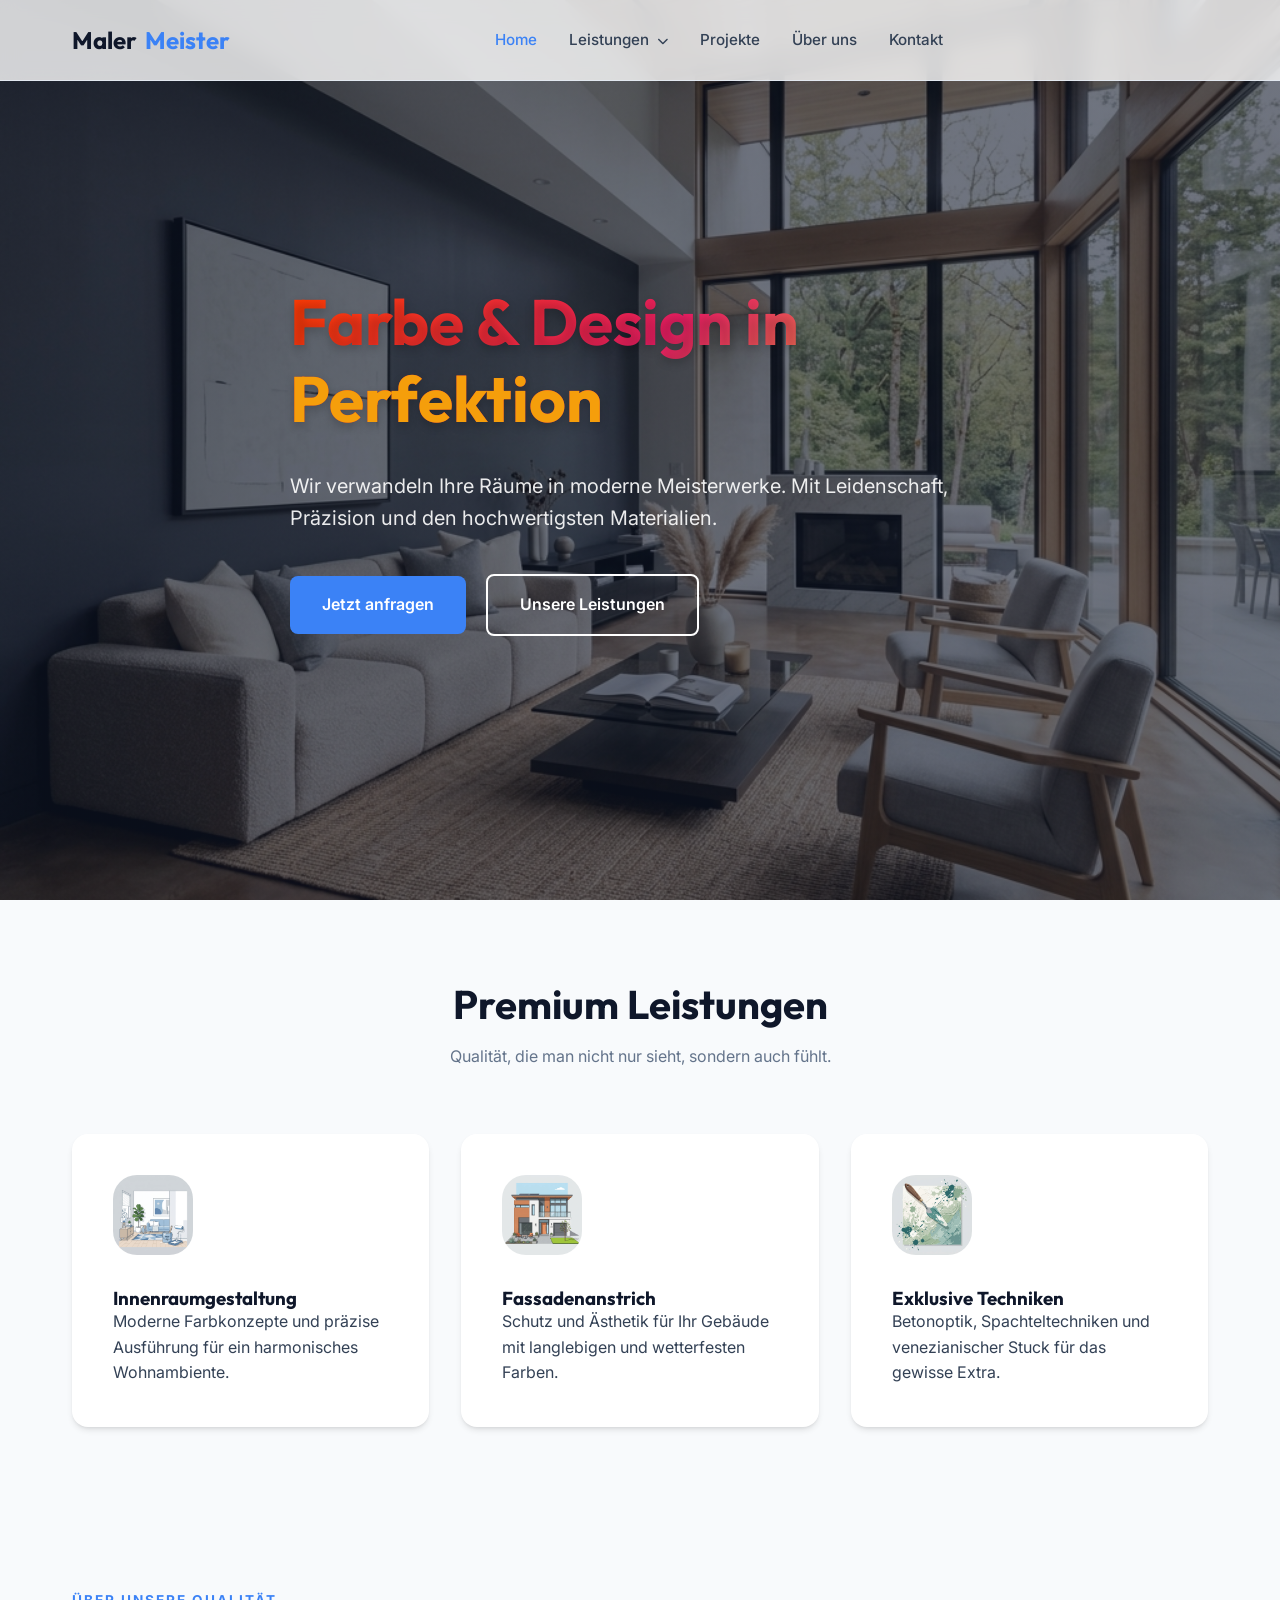
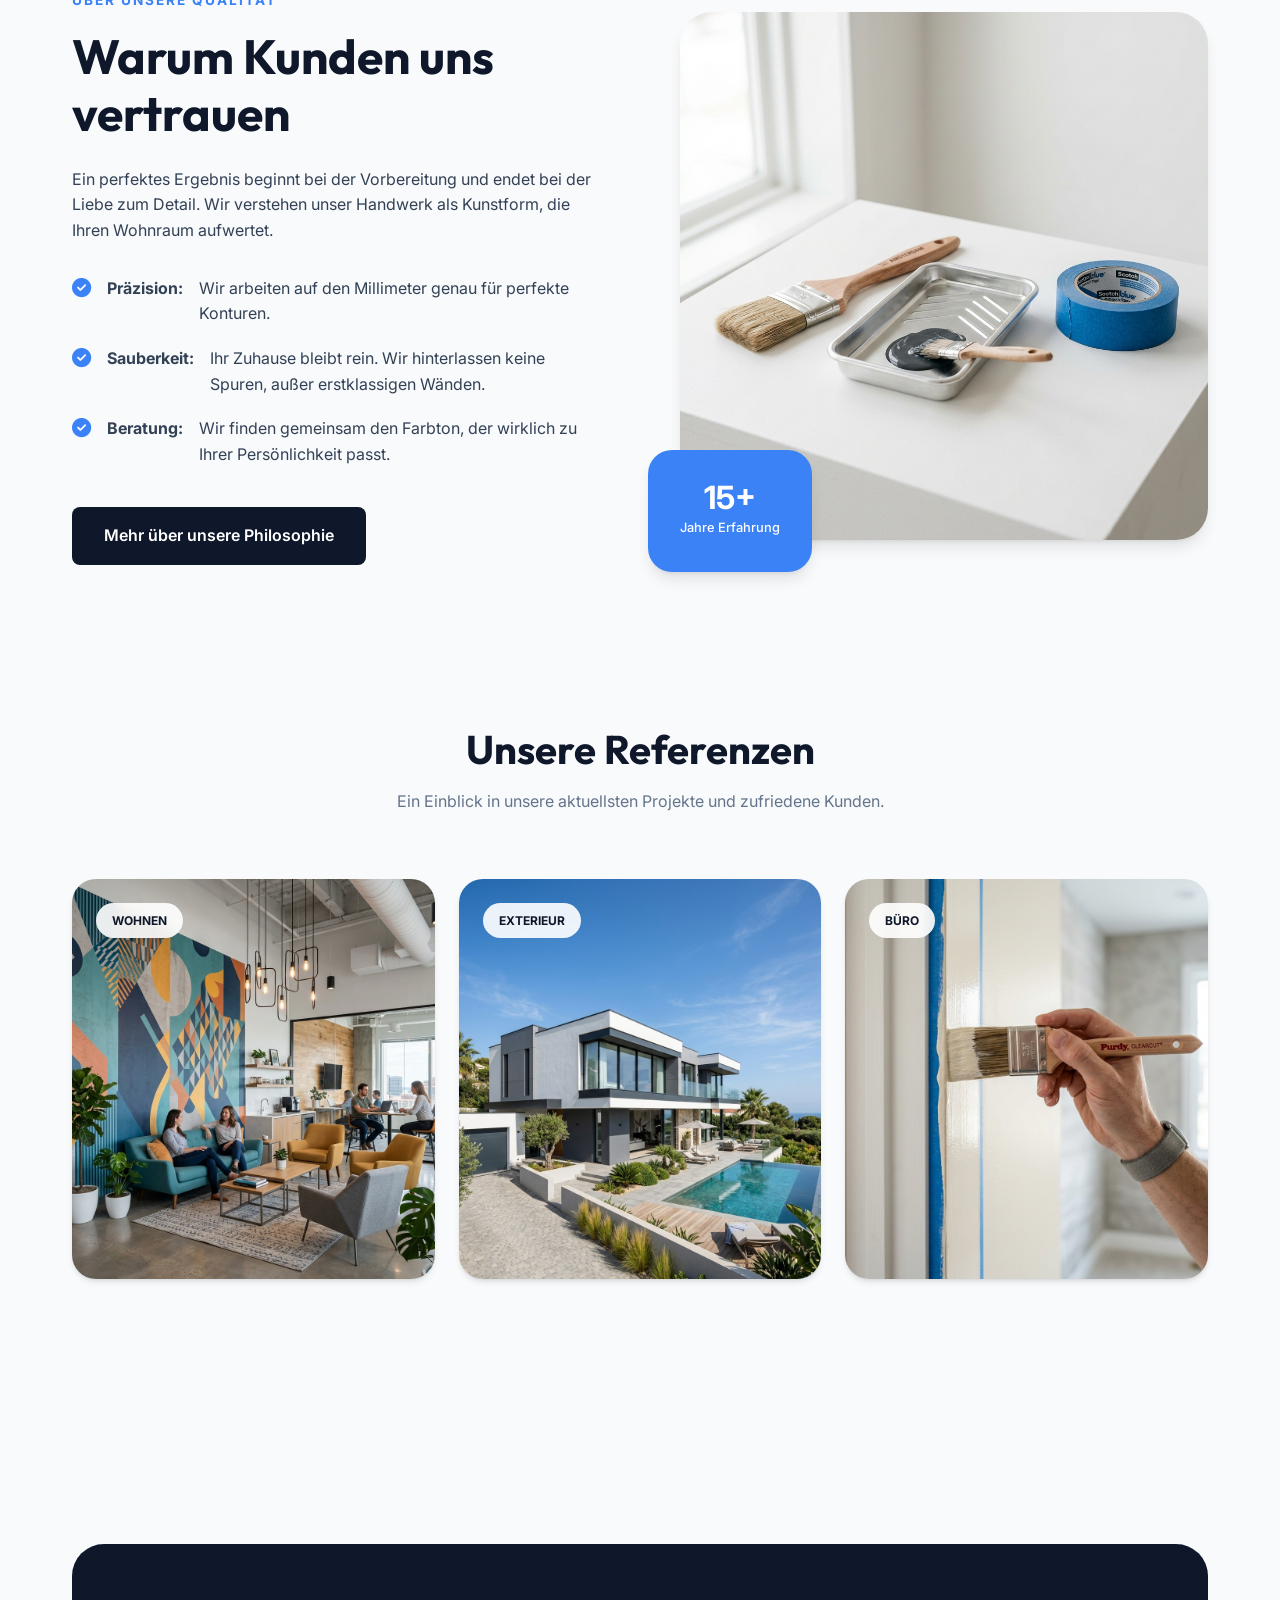
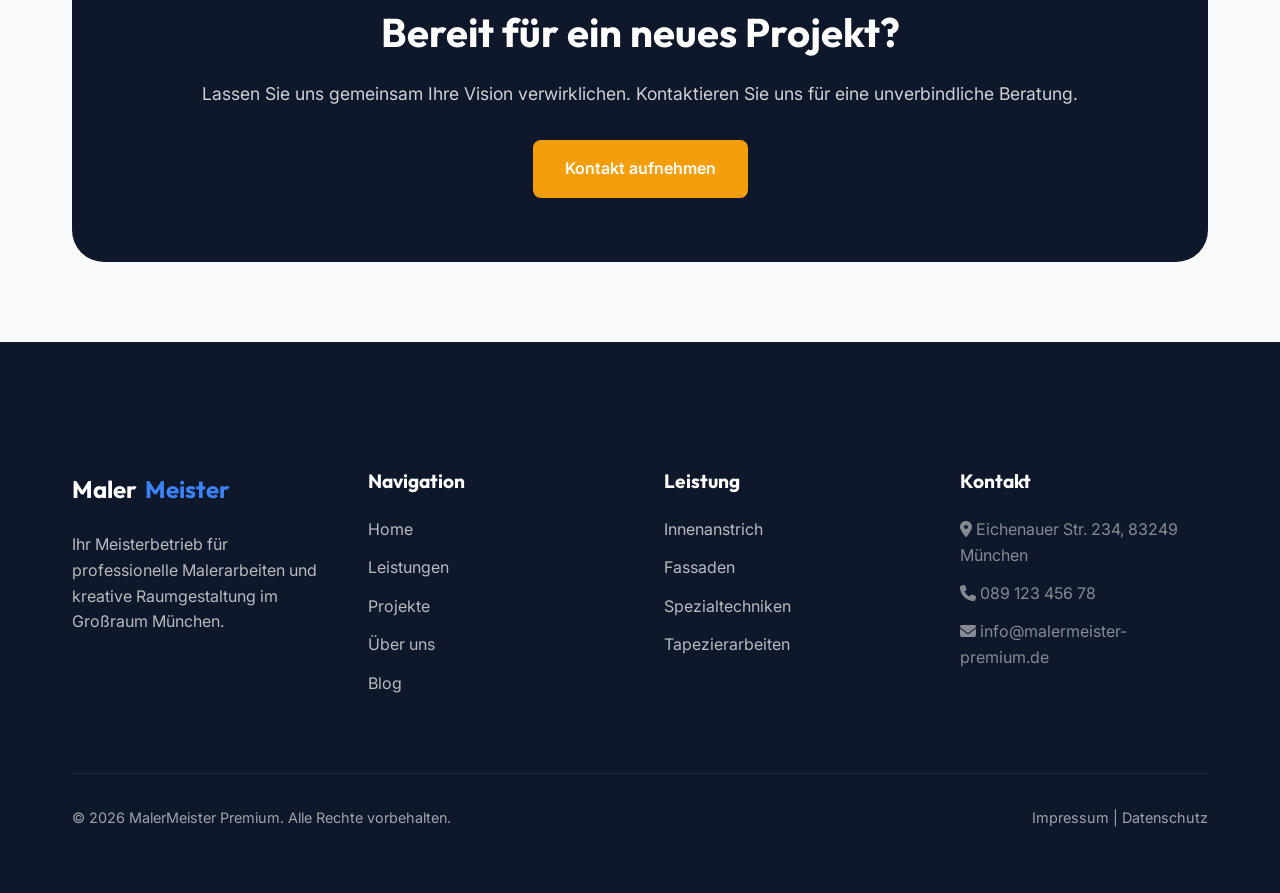
==== index.html @ 0c51ec0b "Update: Added entry animations to legal pages and expanded privacy policy" ====
<!DOCTYPE html>
<html lang="de">
<head>
    <meta charset="UTF-8">
    <meta name="viewport" content="width=device-width, initial-scale=1.0">
    <title>MalerMeister Premium | Ihr Partner für moderne Raumgestaltung</title>
    <meta name="description" content="Professionelle Malerarbeiten, Fassadengestaltung und exklusive Oberflächentechniken für Ihr Zuhause oder Gewerbe.">
    <link rel="stylesheet" href="styles.css">
    <link rel="stylesheet" href="https://cdnjs.cloudflare.com/ajax/libs/font-awesome/6.4.0/css/all.min.css">
</head>
<body>
    <div class="bg-blobs">
        <div class="blob blob-1"></div>
        <div class="blob blob-2"></div>
    </div>

    <header>
        <div class="container">
            <nav>
                <a href="index.html" class="logo">Maler<span>Meister</span></a>
                <ul class="nav-links">
                    <li><a href="index.html" class="active">Home</a></li>
                    <li class="has-mega">
                        <a href="leistungen.html">Leistungen <i class="fas fa-chevron-down"></i></a>
                        <div class="mega-menu">
                            <div class="container mega-grid">
                                <div class="mega-col">
                                    <h4><i class="fas fa-paint-roller"></i> Innenraum</h4>
                                    <ul>
                                        <li><a href="leistungen.html#innen">Wohnzimmergestaltung</a></li>
                                        <li><a href="leistungen.html#innen">Schlafzimmer-Konzepte</a></li>
                                        <li><a href="leistungen.html#tapeziere">Exklusive Tapeten</a></li>
                                    </ul>
                                </div>
                                <div class="mega-col">
                                    <h4><i class="fas fa-home"></i> Fassade</h4>
                                    <ul>
                                        <li><a href="leistungen.html#fassade">Fassadenschutz</a></li>
                                        <li><a href="leistungen.html#fassade">Fassaden-Glow</a></li>
                                        <li><a href="leistungen.html#fassade">Holzschutz & Lasuren</a></li>
                                    </ul>
                                </div>
                                <div class="mega-col mega-cta">
                                    <div class="cta-mini">
                                        <p>Nicht sicher?</p>
                                        <a href="kontakt.html" class="btn btn-primary btn-sm">Jetzt beraten lassen</a>
                                    </div>
                                </div>
                            </div>
                        </div>
                    </li>
                    <li><a href="projekte.html">Projekte</a></li>
                    <li><a href="ueber-uns.html">Über uns</a></li>
                    <li><a href="kontakt.html">Kontakt</a></li>
                </ul>
                <div class="header-actions">
                    <div class="mobile-menu-btn">
                        <i class="fas fa-bars"></i>
                    </div>
                </div>
            </nav>
        </div>
    </header>

    <main>
        <section class="hero">
            <div class="container">
                <div class="hero-content reveal">
                    <h1>Farbe & Design in <span>Perfektion</span></h1>
                    <p>Wir verwandeln Ihre Räume in moderne Meisterwerke. Mit Leidenschaft, Präzision und den hochwertigsten Materialien.</p>
                    <div class="hero-btns">
                        <a href="kontakt.html" class="btn btn-primary">Jetzt anfragen</a>
                        <a href="leistungen.html" class="btn btn-outline">Unsere Leistungen</a>
                    </div>
                </div>
            </div>
        </section>

        <section class="services">
            <div class="container">
                <div class="section-title reveal">
                    <h2>Premium Leistungen</h2>
                    <p>Qualität, die man nicht nur sieht, sondern auch fühlt.</p>
                </div>
                <div class="services-grid">
                    <div class="service-card reveal">
                        <div class="service-icon blue"><img src="assets/service_interior.png" alt="Innenraumgestaltung Illustration"></div>
                        <h3>Innenraumgestaltung</h3>
                        <p>Moderne Farbkonzepte und präzise Ausführung für ein harmonisches Wohnambiente.</p>
                    </div>
                    <div class="service-card reveal">
                        <div class="service-icon orange"><img src="assets/service_facade.png" alt="Fassadenanstrich Illustration"></div>
                        <h3>Fassadenanstrich</h3>
                        <p>Schutz und Ästhetik für Ihr Gebäude mit langlebigen und wetterfesten Farben.</p>
                    </div>
                    <div class="service-card reveal">
                        <div class="service-icon green"><img src="assets/service_technique.png" alt="Exklusive Techniken Illustration"></div>
                        <h3>Exklusive Techniken</h3>
                        <p>Betonoptik, Spachteltechniken und venezianischer Stuck für das gewisse Extra.</p>
                    </div>
                </div>
            </div>
        </section>

        <section class="split-section">
            <div class="container">
                <div class="split-grid">
                    <div class="split-content reveal">
                        <span class="subtitle">Über unsere Qualität</span>
                        <h2>Warum Kunden uns vertrauen</h2>
                        <p>Ein perfektes Ergebnis beginnt bei der Vorbereitung und endet bei der Liebe zum Detail. Wir verstehen unser Handwerk als Kunstform, die Ihren Wohnraum aufwertet.</p>
                        <ul class="feature-list">
                            <li><i class="fas fa-check-circle"></i> <strong>Präzision:</strong> Wir arbeiten auf den Millimeter genau für perfekte Konturen.</li>
                            <li><i class="fas fa-check-circle"></i> <strong>Sauberkeit:</strong> Ihr Zuhause bleibt rein. Wir hinterlassen keine Spuren, außer erstklassigen Wänden.</li>
                            <li><i class="fas fa-check-circle"></i> <strong>Beratung:</strong> Wir finden gemeinsam den Farbton, der wirklich zu Ihrer Persönlichkeit passt.</li>
                        </ul>
                        <div style="margin-top: 2.5rem;">
                            <a href="ueber-uns.html" class="btn btn-primary" style="background-color: var(--primary);">Mehr über unsere Philosophie</a>
                        </div>
                    </div>
                    <div class="split-image reveal">
                        <img src="assets/craftsmanship.png" alt="Handwerk Qualität">
                        <div class="image-experience-badge">
                            <strong>15+</strong>
                            <span>Jahre Erfahrung</span>
                        </div>
                    </div>
                </div>
            </div>
        </section>

        <section class="projects bg-white" style="background-color: white;">
            <div class="container">
                <div class="section-title reveal">
                    <h2>Unsere Referenzen</h2>
                    <p>Ein Einblick in unsere aktuellsten Projekte und zufriedene Kunden.</p>
                </div>
                <div class="projects-grid">
                    <div class="project-item reveal">
                        <div class="project-badge">Wohnen</div>
                        <img src="assets/project1.png" alt="Loft München">
                        <div class="project-overlay">
                            <span class="project-location"><i class="fas fa-map-marker-alt"></i> München</span>
                            <h3>Loft Wohnung</h3>
                            <p>Premium Innenraumgestaltung in kühlen Grautönen.</p>
                            <div class="project-link-icon"><i class="fas fa-arrow-right"></i></div>
                        </div>
                    </div>
                    <div class="project-item reveal">
                        <div class="project-badge">Exterieur</div>
                        <img src="assets/facade.png" alt="Villa Grünwald">
                        <div class="project-overlay">
                            <span class="project-location"><i class="fas fa-map-marker-alt"></i> Grünwald</span>
                            <h3>Villa Fassade</h3>
                            <p>Langfristiger Wetterschutz & edle Optik.</p>
                            <div class="project-link-icon"><i class="fas fa-arrow-right"></i></div>
                        </div>
                    </div>
                    <div class="project-item reveal">
                        <div class="project-badge">Büro</div>
                        <img src="assets/interior.png" alt="Office Projekt">
                        <div class="project-overlay">
                            <span class="project-location"><i class="fas fa-map-marker-alt"></i> Starnberg</span>
                            <h3>Creative Office</h3>
                            <p>Moderne Wandkonzepte für produktives Arbeiten.</p>
                            <div class="project-link-icon"><i class="fas fa-arrow-right"></i></div>
                        </div>
                    </div>
                </div>
                <div style="text-align: center; margin-top: 3rem;" class="reveal">
                    <a href="projekte.html" class="btn btn-primary">Alle Projekte ansehen</a>
                </div>
            </div>
        </section>

        <section class="cta">
            <div class="container">
                <div class="reveal" style="text-align: center; background: var(--primary); padding: 4rem; border-radius: 2rem; color: white;">
                    <h2 style="color: white; margin-bottom: 1.5rem; font-size: 2.5rem;">Bereit für ein neues Projekt?</h2>
                    <p style="margin-bottom: 2rem; opacity: 0.8; font-size: 1.1rem;">Lassen Sie uns gemeinsam Ihre Vision verwirklichen. Kontaktieren Sie uns für eine unverbindliche Beratung.</p>
                    <a href="kontakt.html" class="btn btn-primary" style="background-color: var(--accent);">Kontakt aufnehmen</a>
                </div>
            </div>
        </section>
    </main>

    <footer>
        <div class="container">
            <div class="footer-grid">
                <div class="footer-col">
                    <a href="index.html" class="logo" style="color: white; margin-bottom: 1.5rem;">Maler<span>Meister</span></a>
                    <p style="opacity: 0.7;">Ihr Meisterbetrieb für professionelle Malerarbeiten und kreative Raumgestaltung im Großraum München.</p>
                </div>
                <div class="footer-col">
                    <h4>Navigation</h4>
                    <ul>
                        <li><a href="index.html">Home</a></li>
                        <li><a href="leistungen.html">Leistungen</a></li>
                        <li><a href="projekte.html">Projekte</a></li>
                        <li><a href="ueber-uns.html">Über uns</a></li>
                        <li><a href="blog.html">Blog</a></li>
                    </ul>
                </div>
                <div class="footer-col">
                    <h4>Leistung</h4>
                    <ul>
                        <li><a href="leistungen.html#innen">Innenanstrich</a></li>
                        <li><a href="leistungen.html#fassade">Fassaden</a></li>
                        <li><a href="leistungen.html#technik">Spezialtechniken</a></li>
                        <li><a href="leistungen.html#tapeziere">Tapezierarbeiten</a></li>
                    </ul>
                </div>
                <div class="footer-col">
                    <h4>Kontakt</h4>
                    <ul style="opacity: 0.7;">
                        <li><i class="fas fa-map-marker-alt"></i> Eichenauer Str. 234, 83249 München</li>
                        <li><i class="fas fa-phone"></i> 089 123 456 78</li>
                        <li><i class="fas fa-envelope"></i> info@malermeister-premium.de</li>
                    </ul>
                </div>
            </div>
            <div class="footer-bottom">
                <p>&copy; 2026 MalerMeister Premium. Alle Rechte vorbehalten.</p>
                <div class="footer-legal">
                    <a href="impressum.html">Impressum</a> | <a href="datenschutz.html">Datenschutz</a>
                </div>
            </div>
        </div>
    </footer>

    <script src="script.js"></script>
</body>
</html>
---- styles.css ----
@import url('https://fonts.googleapis.com/css2?family=Inter:wght@300;400;500;600&family=Outfit:wght@400;500;600;700&display=swap');

:root {
    --primary: #0f172a;
    --primary-light: #1e293b;
    --secondary: #3b82f6;
    --secondary-dark: #1d4ed8;
    --accent: #f59e0b;
    --bg-light: #f8fafc;
    --bg-white: #ffffff;
    --text-main: #334155;
    --text-heading: #0f172a;
    --text-muted: #64748b;
    --border: #e2e8f0;
    --gradient-primary: linear-gradient(135deg, #0f172a 0%, #3b82f6 100%);
    --gradient-hero: linear-gradient(135deg, #FF3D00 0%, #E91E63 50%, #FFEB3B 100%);
    --shadow-sm: 0 1px 2px 0 rgb(0 0 0 / 0.05);
    --shadow: 0 4px 6px -1px rgb(0 0 0 / 0.1), 0 2px 4px -2px rgb(0 0 0 / 0.1);
    --shadow-lg: 0 10px 15px -3px rgb(0 0 0 / 0.1), 0 4px 6px -4px rgb(0 0 0 / 0.1);
    --transition: all 0.3s cubic-bezier(0.4, 0, 0.2, 1);
}



* {
    margin: 0;
    padding: 0;
    box-sizing: border-box;
}

html {
    scroll-behavior: smooth;
    background-color: var(--bg-light);
}

body {
    font-family: 'Inter', sans-serif;
    color: var(--text-main);
    line-height: 1.6;
    overflow-x: hidden;
}

h1, h2, h3, h4, h5, h6 {
    font-family: 'Outfit', sans-serif;
    color: var(--text-heading);
    line-height: 1.2;
}

a {
    text-decoration: none;
    color: inherit;
    transition: var(--transition);
}

ul {
    list-style: none;
}

img {
    max-width: 100%;
    display: block;
}

/* Layout */
.container {
    max-width: 1200px;
    margin: 0 auto;
    padding: 0 2rem;
}

section {
    padding: 5rem 0;
}

/* Header & Nav */
header {
    background: rgba(255, 255, 255, 0.8);
    backdrop-filter: blur(10px);
    position: fixed;
    width: 100%;
    top: 0;
    z-index: 1000;
    border-bottom: 1px solid var(--border);
    transition: var(--transition);
}

nav {
    display: flex;
    justify-content: space-between;
    align-items: center;
    height: 80px;
}

.logo {
    font-family: 'Outfit', sans-serif;
    font-size: 1.5rem;
    font-weight: 700;
    color: var(--primary);
    display: flex;
    align-items: center;
    gap: 0.5rem;
}

.logo span {
    color: var(--secondary);
}

.nav-links {
    display: flex;
    gap: 2rem;
}

.nav-links a {
    font-weight: 500;
    font-size: 0.95rem;
}

.nav-links a:hover, .nav-links a.active {
    color: var(--secondary);
}

.nav-links i {
    font-size: 0.7rem;
    margin-left: 0.3rem;
    transition: transform 0.3s ease;
}

.has-mega:hover i {
    transform: rotate(180deg);
}

/* Mega Menu */
.mega-menu {
    position: absolute;
    top: 80px;
    left: 0;
    width: 100%;
    background: var(--bg-white);
    box-shadow: 0 20px 40px rgba(0,0,0,0.1);
    border-top: 1px solid var(--border);
    opacity: 0;
    visibility: hidden;
    transform: translateY(20px);
    transition: all 0.4s cubic-bezier(0.165, 0.84, 0.44, 1);
    padding: 3rem 0;
    z-index: 1001;
}

.has-mega:hover .mega-menu {
    opacity: 1;
    visibility: visible;
    transform: translateY(0);
}

.mega-grid {
    display: grid;
    grid-template-columns: repeat(3, 1fr);
    gap: 4rem; /* Increased gap for better spacing */
}

.mega-col h4 {
    font-size: 1.1rem;
    margin-bottom: 1.5rem;
    display: flex;
    align-items: center;
    gap: 0.8rem;
    color: var(--secondary);
}

.mega-col ul li {
    margin-bottom: 0.8rem;
}

.mega-col ul li a {
    font-weight: 400;
    color: var(--text-main);
    font-size: 0.9rem;
    position: relative;
    padding-left: 0;
}

.mega-col ul li a:hover {
    padding-left: 10px;
    color: var(--secondary);
}

.mega-cta {
    background: var(--bg-light);
    padding: 2rem;
    border-radius: 1rem;
    display: flex;
    align-items: center;
    justify-content: center;
    text-align: center;
}

.cta-mini p {
    font-weight: 600;
    margin-bottom: 1rem;
}

.btn-sm {
    padding: 0.6rem 1.2rem;
    font-size: 0.85rem;
}

.header-actions {
    display: flex;
    align-items: center;
    gap: 1.5rem;
}

.lang-switch {
    display: flex;
    gap: 0.5rem;
    font-size: 0.8rem;
    font-weight: 700;
}

.lang-switch span {
    cursor: pointer;
    opacity: 0.5;
    transition: var(--transition);
}

.lang-switch span.active {
    opacity: 1;
    color: var(--secondary);
}



.mobile-menu-btn {
    display: none;
    font-size: 1.5rem;
    cursor: pointer;
}

/* Hero Section */
.hero {
    height: 100vh;
    min-height: 700px;
    display: flex;
    align-items: center;
    padding-top: 100px; /* Offset for fixed header */
    background: linear-gradient(rgba(15, 23, 42, 0.6), rgba(15, 23, 42, 0.6)), url('assets/hero.png');
    background-size: cover;
    background-position: center;
    color: white;
    text-align: left;
    margin-top: 0;
}

.hero-content {
    max-width: 700px;
}

.hero h1 {
    font-size: 4rem;
    background: var(--gradient-hero);
    -webkit-background-clip: text;
    -webkit-text-fill-color: transparent;
    text-shadow: 0 4px 10px rgba(0,0,0,0.2);
}

/* Page Header Headings (Hero Titles) */
h1 {
    font-size: 3.5rem;
    background: var(--gradient-hero);
    -webkit-background-clip: text;
    -webkit-text-fill-color: transparent;
    text-shadow: 0 10px 20px rgba(233, 30, 99, 0.15);
    margin-bottom: 2rem;
}

.hero h1 span {
    -webkit-text-fill-color: var(--accent);
}

.hero p {
    font-size: 1.25rem;
    margin-bottom: 2.5rem;
    opacity: 0.9;
}

.btn {
    display: inline-block;
    padding: 1rem 2rem;
    border-radius: 0.5rem;
    font-weight: 600;
    cursor: pointer;
    border: none;
}

.btn-primary {
    background-color: var(--secondary);
    color: white;
}

.btn-primary:hover {
    background-color: var(--secondary-dark);
    transform: translateY(-2px);
}

.btn-outline {
    border: 2px solid white;
    color: white;
    margin-left: 1rem;
}

.btn-outline:hover {
    background: white;
    color: var(--primary);
}

/* Services section */
.section-title {
    text-align: center;
    margin-bottom: 4rem;
}

.section-title h2 {
    font-size: 2.5rem;
    margin-bottom: 1rem;
}

.section-title p {
    color: var(--text-muted);
}

.services-grid {
    display: grid;
    grid-template-columns: repeat(auto-fit, minmax(300px, 1fr));
    gap: 2rem;
}

.service-card {
    background: var(--bg-white);
    padding: 2.5rem;
    border-radius: 1rem;
    box-shadow: var(--shadow);
    transition: var(--transition);
    border: 1px solid transparent;
}

.service-card:hover {
    transform: translateY(-10px);
    border-color: var(--secondary);
    box-shadow: var(--shadow-lg);
}

/* Individual Icon Behaviors & Colors */
.service-icon.blue i { 
    color: #3b82f6; 
}
.service-icon.orange i { 
    color: #f59e0b; 
}
.service-icon.green i { 
    color: #10b981; 
}

/* Meaningful Animations */
.service-card:hover .service-icon.blue i {
    animation: roll 0.8s ease-in-out infinite alternate;
}

.service-card:hover .service-icon.orange i {
    animation: protect 1s ease-in-out infinite;
}

.service-card:hover .service-icon.green i {
    animation: sparkle 1.5s linear infinite;
}

@keyframes roll {
    from { transform: rotate(-15deg) translateX(-5px); }
    to { transform: rotate(15deg) translateX(5px); }
}

@keyframes protect {
    0% { transform: scale(1); opacity: 1; }
    50% { transform: scale(1.1); filter: brightness(1.2); }
    100% { transform: scale(1); opacity: 1; }
}

@keyframes sparkle {
    0% { transform: rotate(0deg) scale(1); }
    25% { transform: rotate(90deg) scale(1.2); filter: hue-rotate(90deg); }
    50% { transform: rotate(180deg) scale(1); }
    75% { transform: rotate(270deg) scale(1.2); filter: hue-rotate(-90deg); }
    100% { transform: rotate(360deg) scale(1); }
}

.service-card {
    background: var(--bg-white);
    padding: 2.5rem;
    border-radius: 1rem;
    box-shadow: var(--shadow);
    transition: var(--transition);
    border: 1px solid transparent;
    cursor: pointer;
    position: relative;
    overflow: hidden;
}

.service-card:focus-within {
    outline: none;
    border-color: var(--secondary);
    transform: translateY(-10px);
}

.service-card:hover {
    transform: translateY(-10px);
    border-color: var(--secondary);
    box-shadow: var(--shadow-lg);
}

.service-icon {
    width: 80px;
    height: 80px;
    margin-bottom: 2rem;
    transition: all 0.5s cubic-bezier(0.175, 0.885, 0.32, 1.275);
    display: flex;
    align-items: center;
    justify-content: center;
    border-radius: 1.5rem;
    overflow: hidden;
}

.service-icon img {
    width: 100%;
    height: 100%;
    object-fit: cover;
}

.service-card:hover .service-icon {
    transform: scale(1.1) rotate(5deg);
}

.service-icon.blue { background: rgba(59, 130, 246, 0.1); }
.service-icon.orange { background: rgba(245, 158, 11, 0.1); }
.service-icon.green { background: rgba(16, 185, 129, 0.1); }

/* Split Section Styles */
.split-section {
    background-color: var(--bg-white);
    overflow: hidden;
}

.split-grid {
    display: grid;
    grid-template-columns: 1fr 1fr;
    gap: 5rem;
    align-items: center;
}

.subtitle {
    display: inline-block;
    color: var(--secondary);
    font-weight: 700;
    text-transform: uppercase;
    font-size: 0.85rem;
    letter-spacing: 2px;
    margin-bottom: 1rem;
}

.split-content h2 {
    font-size: 3rem;
    margin-bottom: 1.5rem;
}

.feature-list {
    margin-top: 2rem;
}

.feature-list li {
    margin-bottom: 1.2rem;
    display: flex;
    align-items: flex-start;
    gap: 1rem;
}

.feature-list li i {
    color: var(--secondary);
    font-size: 1.2rem;
    margin-top: 3px;
}

.split-image {
    position: relative;
}

.split-image img {
    width: 100%;
    border-radius: 2rem;
    box-shadow: var(--shadow-lg);
}

.image-experience-badge {
    position: absolute;
    bottom: -2rem;
    left: -2rem;
    background: var(--secondary);
    color: white;
    padding: 2rem;
    border-radius: 1.5rem;
    text-align: center;
    box-shadow: var(--shadow-lg);
    animation: float 4s ease-in-out infinite;
}

.image-experience-badge strong {
    display: block;
    font-size: 2rem;
    line-height: 1;
}

.image-experience-badge span {
    font-size: 0.8rem;
    font-weight: 500;
}

@media (max-width: 992px) {
    .split-grid {
        grid-template-columns: 1fr;
        gap: 3rem;
    }
    .image-experience-badge {
        bottom: 1rem;
        left: 1rem;
        padding: 1.5rem;
    }
}
.projects-grid {
    display: grid;
    grid-template-columns: repeat(auto-fit, minmax(350px, 1fr));
    gap: 1.5rem;
}

.project-item {
    position: relative;
    border-radius: 1.5rem;
    overflow: hidden;
    height: 400px;
    box-shadow: var(--shadow);
    transition: all 0.5s cubic-bezier(0.4, 0, 0.2, 1);
    cursor: pointer;
}

.project-badge {
    position: absolute;
    top: 1.5rem;
    left: 1.5rem;
    background: rgba(255, 255, 255, 0.9);
    padding: 0.5rem 1rem;
    border-radius: 2rem;
    font-size: 0.75rem;
    font-weight: 700;
    text-transform: uppercase;
    color: var(--primary);
    z-index: 10;
    backdrop-filter: blur(5px);
    transition: var(--transition);
}

.project-item img {
    width: 100%;
    height: 100%;
    object-fit: cover;
    transition: transform 0.8s cubic-bezier(0.4, 0, 0.2, 1);
}

.project-overlay {
    position: absolute;
    inset: 0;
    background: linear-gradient(to top, rgba(15, 23, 42, 0.95) 10%, rgba(15, 23, 42, 0.4) 50%, transparent);
    display: flex;
    flex-direction: column;
    justify-content: flex-end;
    padding: 2.5rem;
    opacity: 0;
    transform: translateY(20px);
    transition: all 0.6s cubic-bezier(0.4, 0, 0.2, 1);
}

.project-location {
    font-size: 0.8rem;
    color: var(--secondary);
    font-weight: 600;
    margin-bottom: 0.5rem;
    display: flex;
    align-items: center;
    gap: 0.4rem;
}

.project-link-icon {
    position: absolute;
    bottom: 2.5rem;
    right: 2.5rem;
    width: 50px;
    height: 50px;
    background: var(--secondary);
    border-radius: 50%;
    display: flex;
    align-items: center;
    justify-content: center;
    color: white;
    transform: scale(0.5);
    opacity: 0;
    transition: all 0.4s cubic-bezier(0.175, 0.885, 0.32, 1.275);
}

.project-item:hover {
    transform: translateY(-5px) scale(1.02);
    box-shadow: 0 20px 40px -10px rgba(15, 23, 42, 0.3);
}

.project-item:hover img {
    transform: scale(1.1);
}

.project-item:hover .project-overlay {
    opacity: 1;
    transform: translateY(0);
}

.project-item:hover .project-badge {
    background: var(--secondary);
    color: white;
}

.project-item:hover .project-link-icon {
    transform: scale(1);
    opacity: 1;
}

.project-overlay h3 {
    color: white;
    margin-bottom: 0.8rem;
    font-size: 1.8rem;
}

.project-overlay p {
    color: rgba(255, 255, 255, 0.7);
    font-size: 0.95rem;
    max-width: 80% ;
}

/* Footer */
footer {
    background: var(--primary);
    color: white;
    padding: 8rem 0 4rem;
}

.footer-grid {
    display: grid;
    grid-template-columns: repeat(auto-fit, minmax(200px, 1fr));
    gap: 3rem;
    margin-bottom: 4rem;
}

.footer-col h4 {
    color: white;
    margin-bottom: 1.5rem;
    font-size: 1.2rem;
}

.footer-col ul li {
    margin-bottom: 0.8rem;
    opacity: 0.7;
    transition: var(--transition);
}

.footer-col ul li:hover {
    opacity: 1;
    padding-left: 5px;
}

.footer-bottom {
    border-top: 1px solid rgba(255, 255, 255, 0.1);
    padding-top: 2rem;
    display: flex;
    justify-content: space-between;
    align-items: center;
    font-size: 0.9rem;
    opacity: 0.6;
}

/* Animations */
.reveal {
    opacity: 0;
    transform: translateY(30px);
    transition: all 0.8s ease-out;
}

.reveal.active {
    opacity: 1;
    transform: translateY(0);
}

/* Responsiveness */
@media (max-width: 992px) {
    .hero h1 {
        font-size: 3rem;
    }
}

@media (max-width: 768px) {
    .nav-links {
        display: none;
        position: fixed;
        top: 80px;
        left: 0;
        width: 100%;
        background: white;
        flex-direction: column;
        padding: 2rem;
        text-align: center;
        border-bottom: 1px solid var(--border);
        box-shadow: var(--shadow-lg);
        animation: slideDown 0.3s ease-out;
    }
    .nav-links.mobile-active {
        display: flex;
    }
    @keyframes slideDown {
        from { transform: translateY(-20px); opacity: 0; }
        to { transform: translateY(0); opacity: 1; }
    }
    .mobile-menu-btn {
        display: block;
    }
    .hero h1 {
        font-size: 2.5rem;
    }
    .container {
        padding: 0 1.5rem;
    }
    .footer-bottom {
        flex-direction: column;
        gap: 1rem;
        text-align: center;
    }
}

/* Ambient Background Blobs */
.bg-blobs {
    position: fixed;
    top: 0;
    left: 0;
    width: 100vw;
    height: 100vh;
    z-index: -1;
    overflow: hidden;
    pointer-events: none;
    opacity: 0.7;
}

.blob {
    position: absolute;
    border-radius: 50%;
    filter: blur(120px);
    animation: float-blob 25s infinite alternate ease-in-out;
}

.blob-1 {
    width: 60vh;
    height: 60vh;
    background: radial-gradient(circle, rgba(59, 130, 246, 0.6) 0%, rgba(59, 130, 246, 0) 70%);
    top: -10vh;
    right: -10vw;
}

.blob-2 {
    width: 70vh;
    height: 70vh;
    background: radial-gradient(circle, rgba(245, 158, 11, 0.5) 0%, rgba(245, 158, 11, 0) 70%);
    bottom: -15vh;
    left: -10vw;
    animation-duration: 35s;
    animation-delay: -10s;
}

@keyframes float-blob {
    0% { transform: translate(0, 0) scale(1) rotate(0deg); }
    33% { transform: translate(150px, 80px) scale(1.1) rotate(15deg); }
    66% { transform: translate(-50px, 150px) scale(0.9) rotate(-15deg); }
    100% { transform: translate(50px, -50px) scale(1) rotate(0deg); }
}

/* Make sure all sections are transparent so blobs show through */
section, .hero, .projects, .services, .split-section, .page-header, .service-detail-section {
    background-color: transparent !important;
}

main {
    position: relative;
    z-index: 1;
}

html {
    background-color: var(--bg-light); /* Move base background here */
}

body {
    background-color: transparent !important; /* Make body transparent so z-index -1 works */
}

/* Project Filter Animation Helper */
.project-item.hide {
    opacity: 0 !important;
    transform: scale(0.8) !important;
    width: 0 !important;
    height: 0 !important;
    margin: 0 !important;
    padding: 0 !important;
    pointer-events: none !important;
    display: none !important; /* Standard fallback */
}
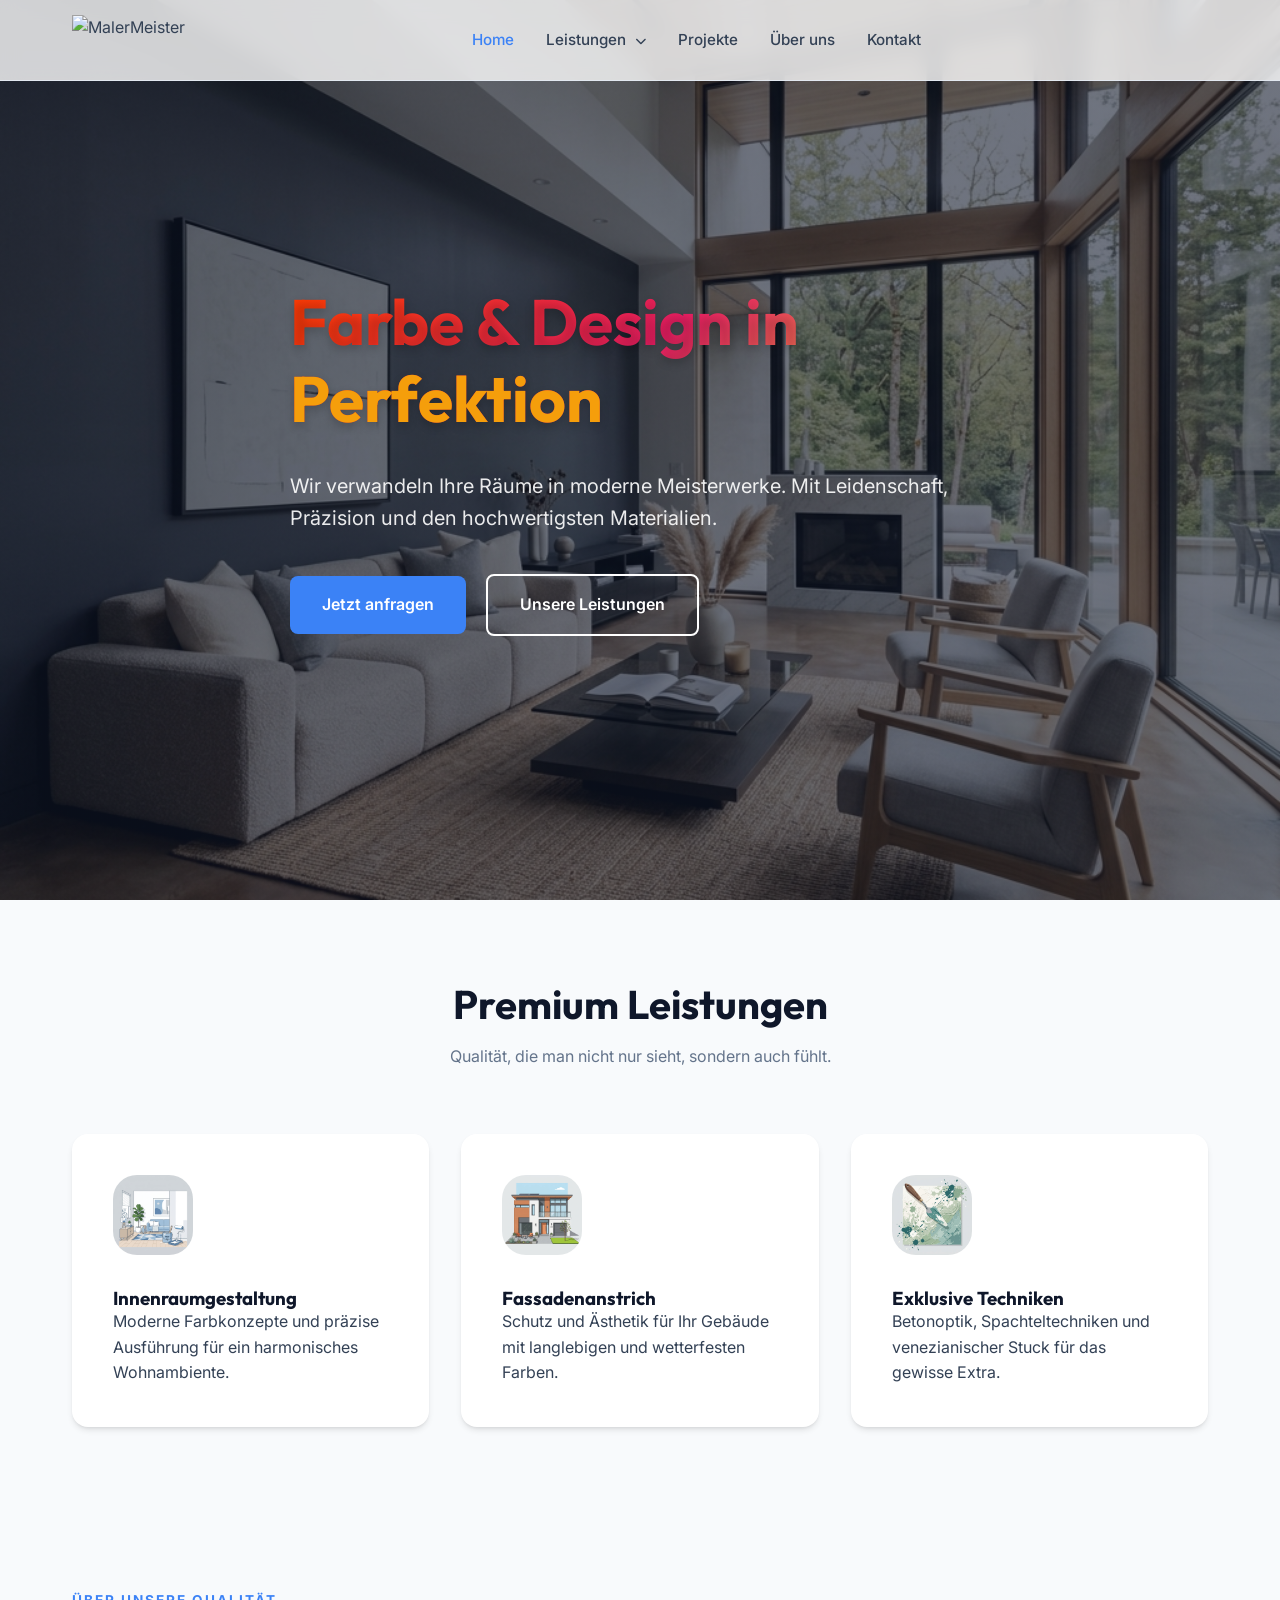
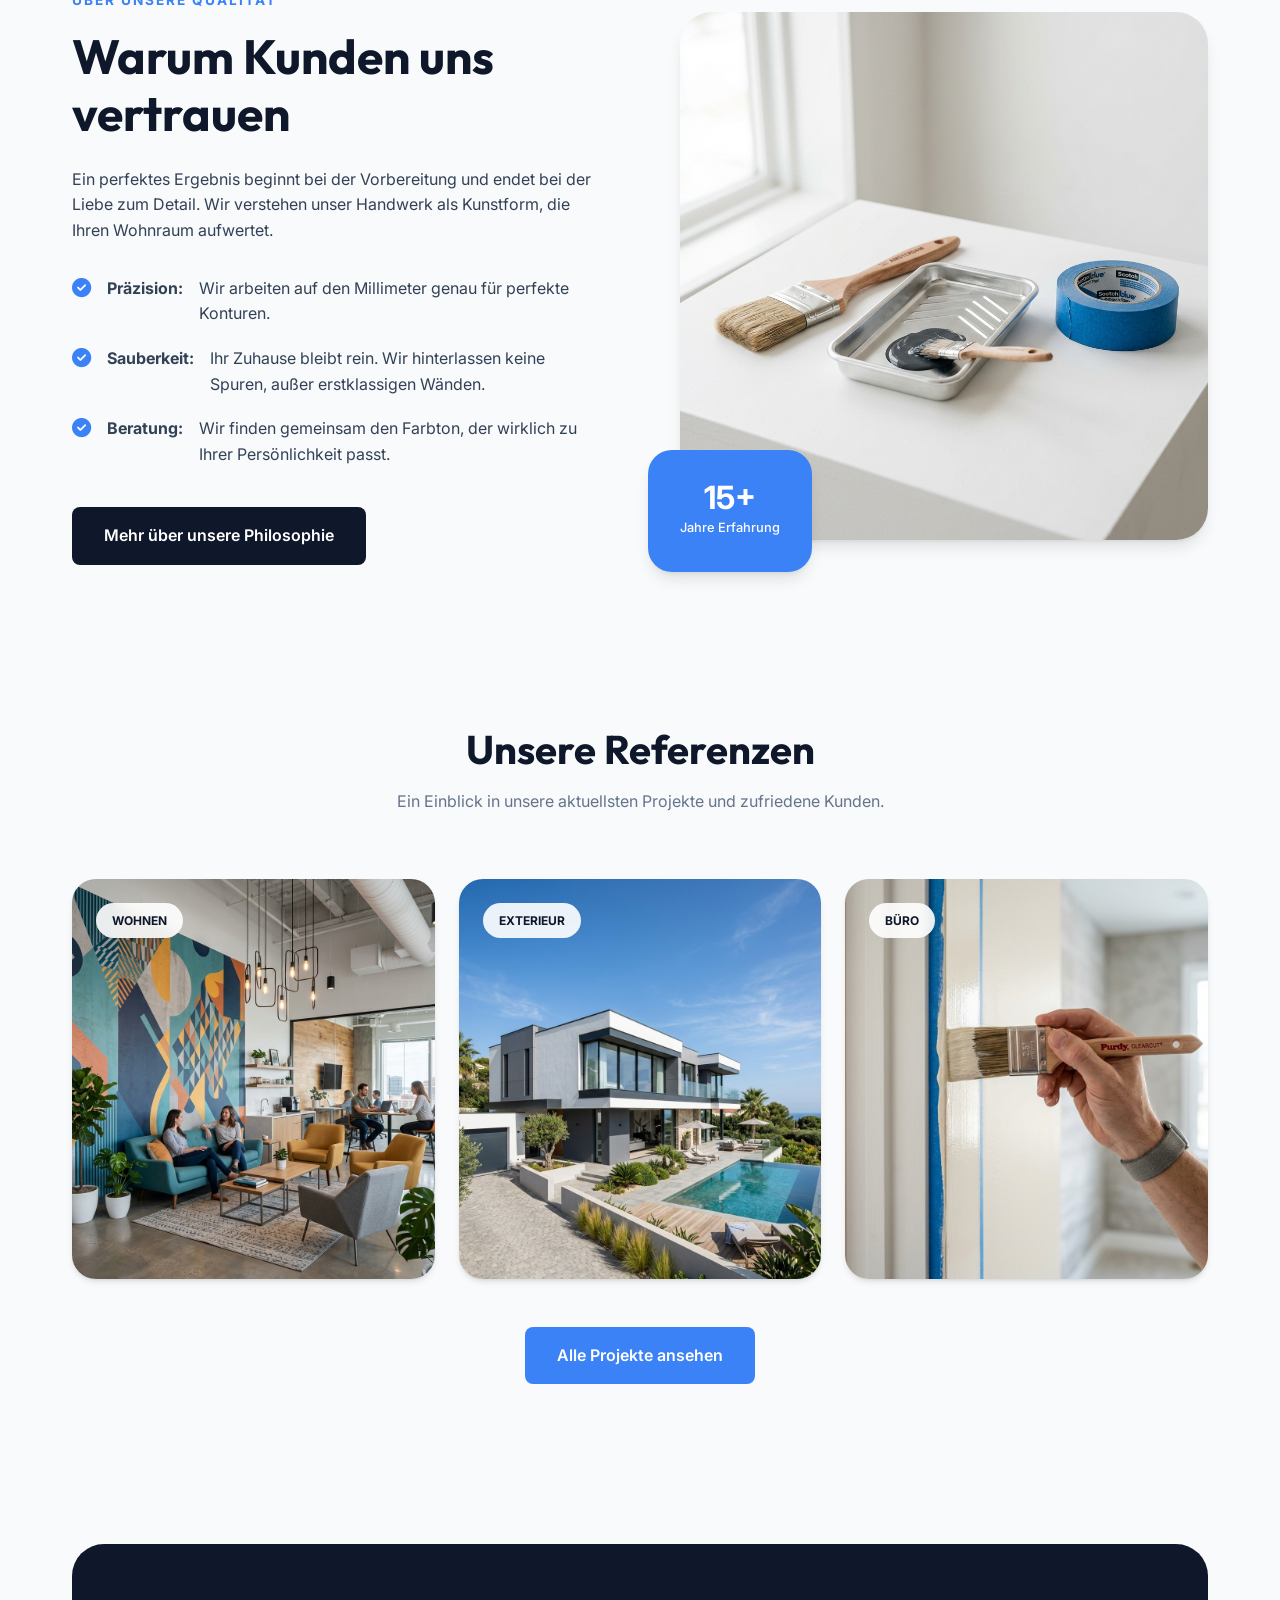
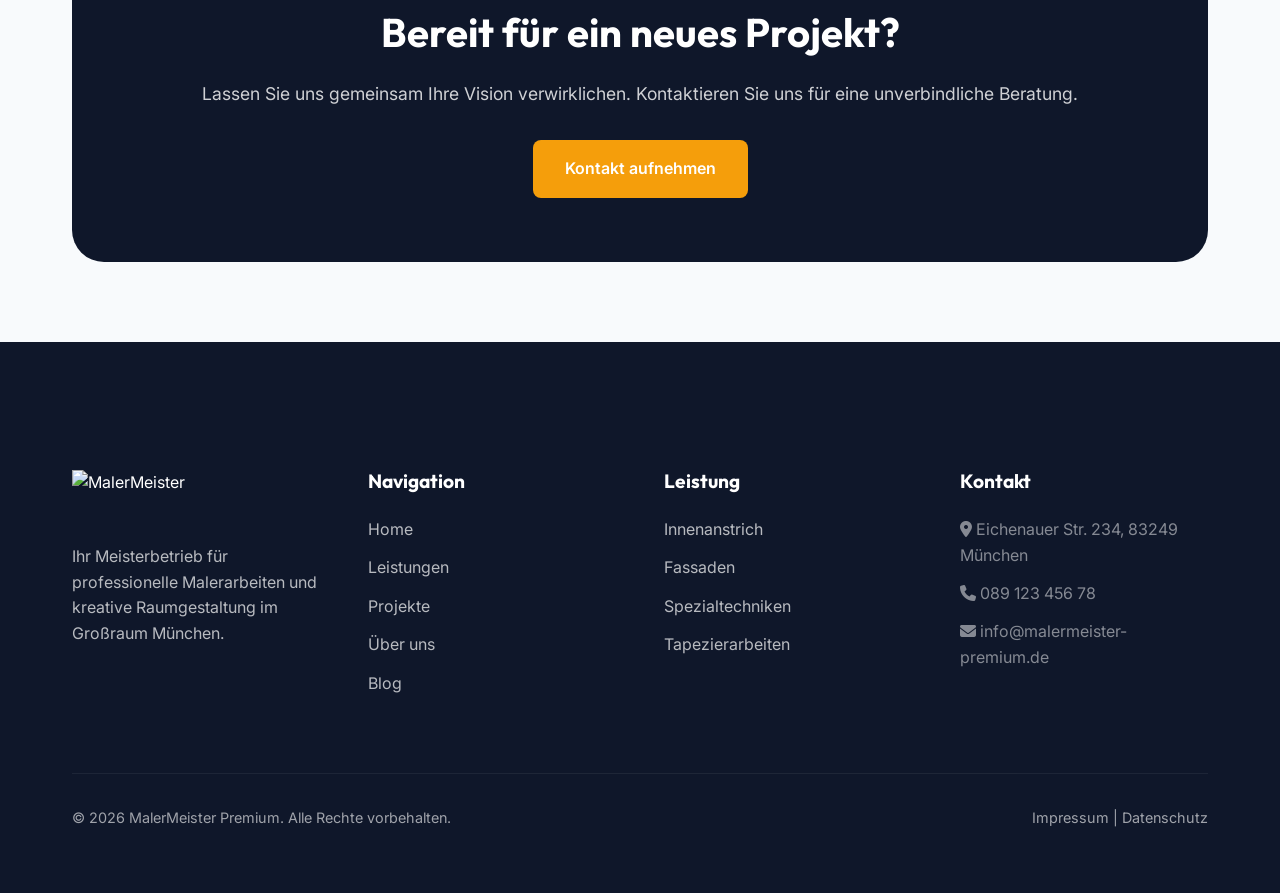
==== commit cd63472e: "Update: Replaced text logo with image logo across all pages" ====
--- a/index.html
+++ b/index.html
@@ -17,7 +17,7 @@
     <header>
         <div class="container">
             <nav>
-                <a href="index.html" class="logo">Maler<span>Meister</span></a>
+                <a href="index.html" class="logo"><img src="assets/logo.png" alt="MalerMeister"></a>
                 <ul class="nav-links">
                     <li><a href="index.html" class="active">Home</a></li>
                     <li class="has-mega">
@@ -188,7 +188,7 @@
         <div class="container">
             <div class="footer-grid">
                 <div class="footer-col">
-                    <a href="index.html" class="logo" style="color: white; margin-bottom: 1.5rem;">Maler<span>Meister</span></a>
+                    <a href="index.html" class="logo" style="margin-bottom: 1.5rem;"><img src="assets/logo.png" alt="MalerMeister"></a>
                     <p style="opacity: 0.7;">Ihr Meisterbetrieb für professionelle Malerarbeiten und kreative Raumgestaltung im Großraum München.</p>
                 </div>
                 <div class="footer-col">
--- a/styles.css
+++ b/styles.css
@@ -92,13 +92,18 @@
 }
 
 .logo {
-    font-family: 'Outfit', sans-serif;
-    font-size: 1.5rem;
-    font-weight: 700;
-    color: var(--primary);
-    display: flex;
-    align-items: center;
-    gap: 0.5rem;
+    display: flex;
+    align-items: center;
+}
+
+.logo img {
+    height: 50px;
+    width: auto;
+    transition: var(--transition);
+}
+
+.logo:hover img {
+    transform: scale(1.05);
 }
 
 .logo span {
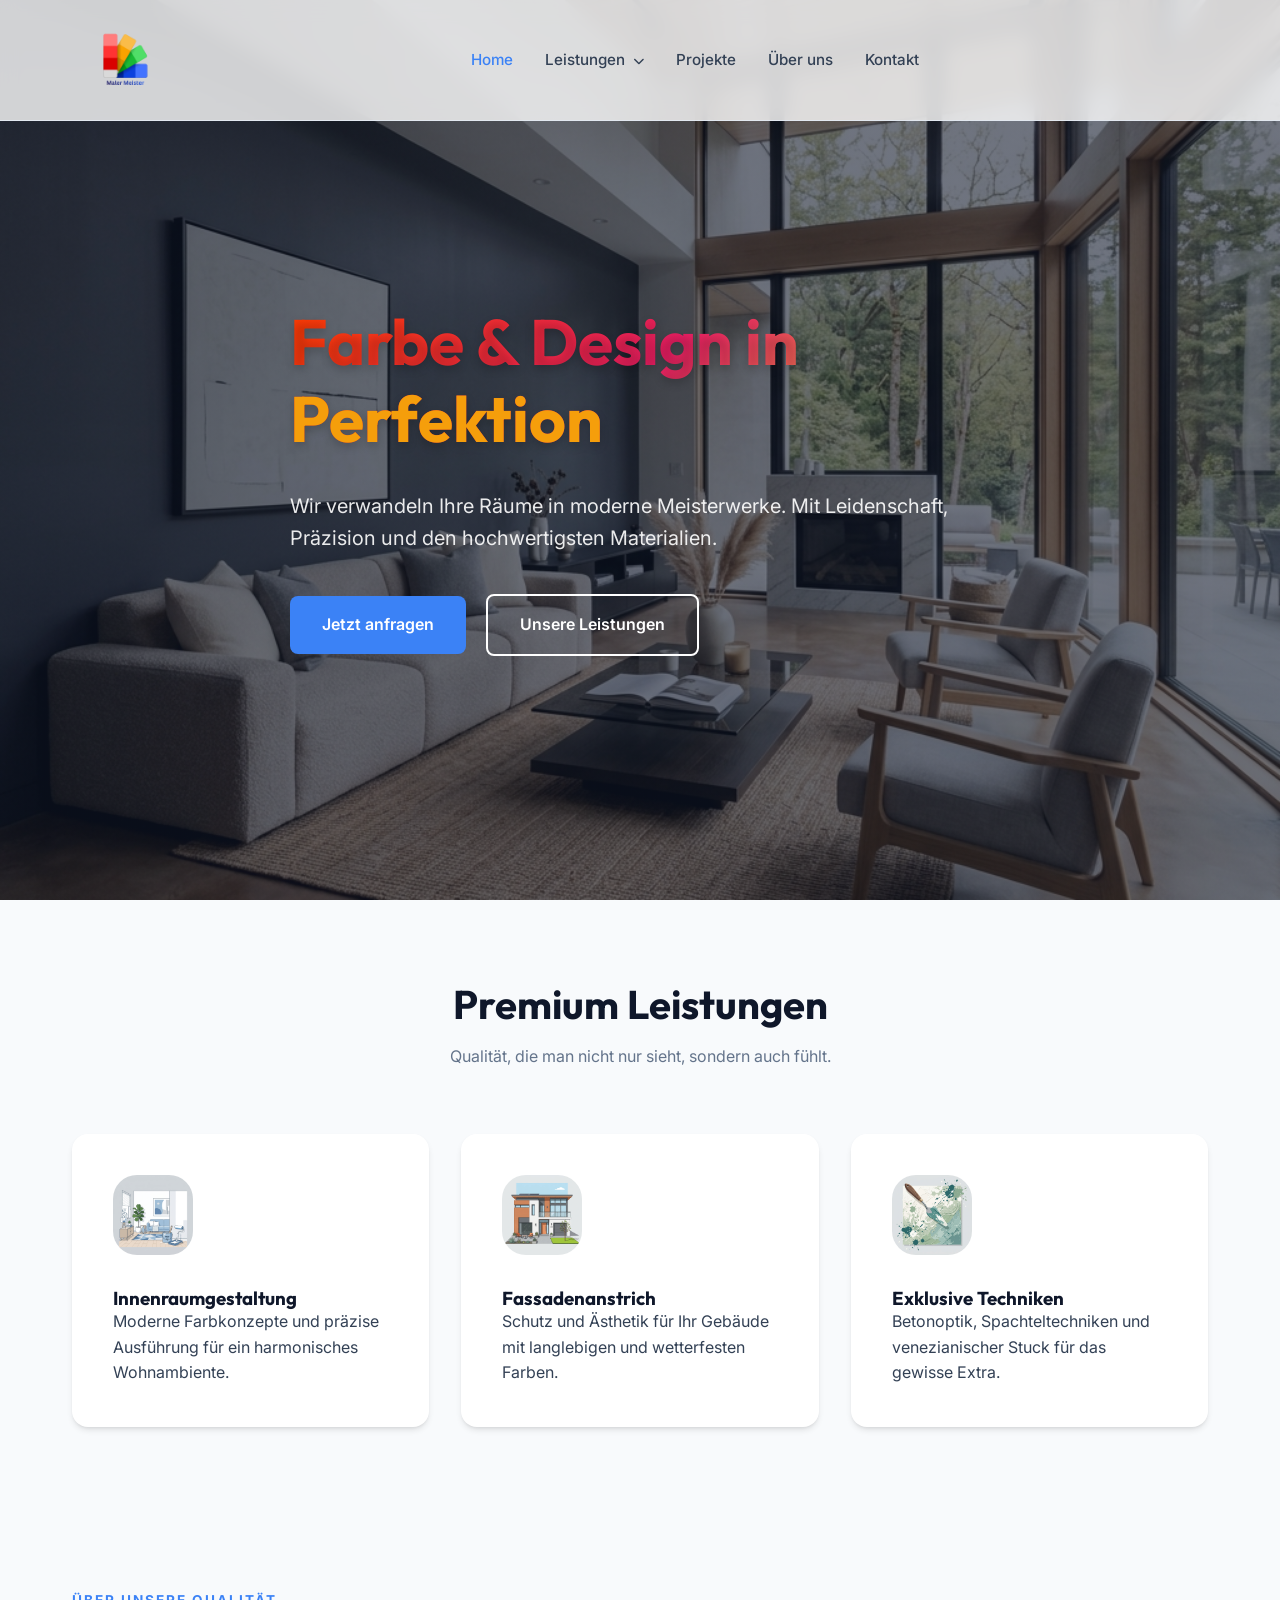
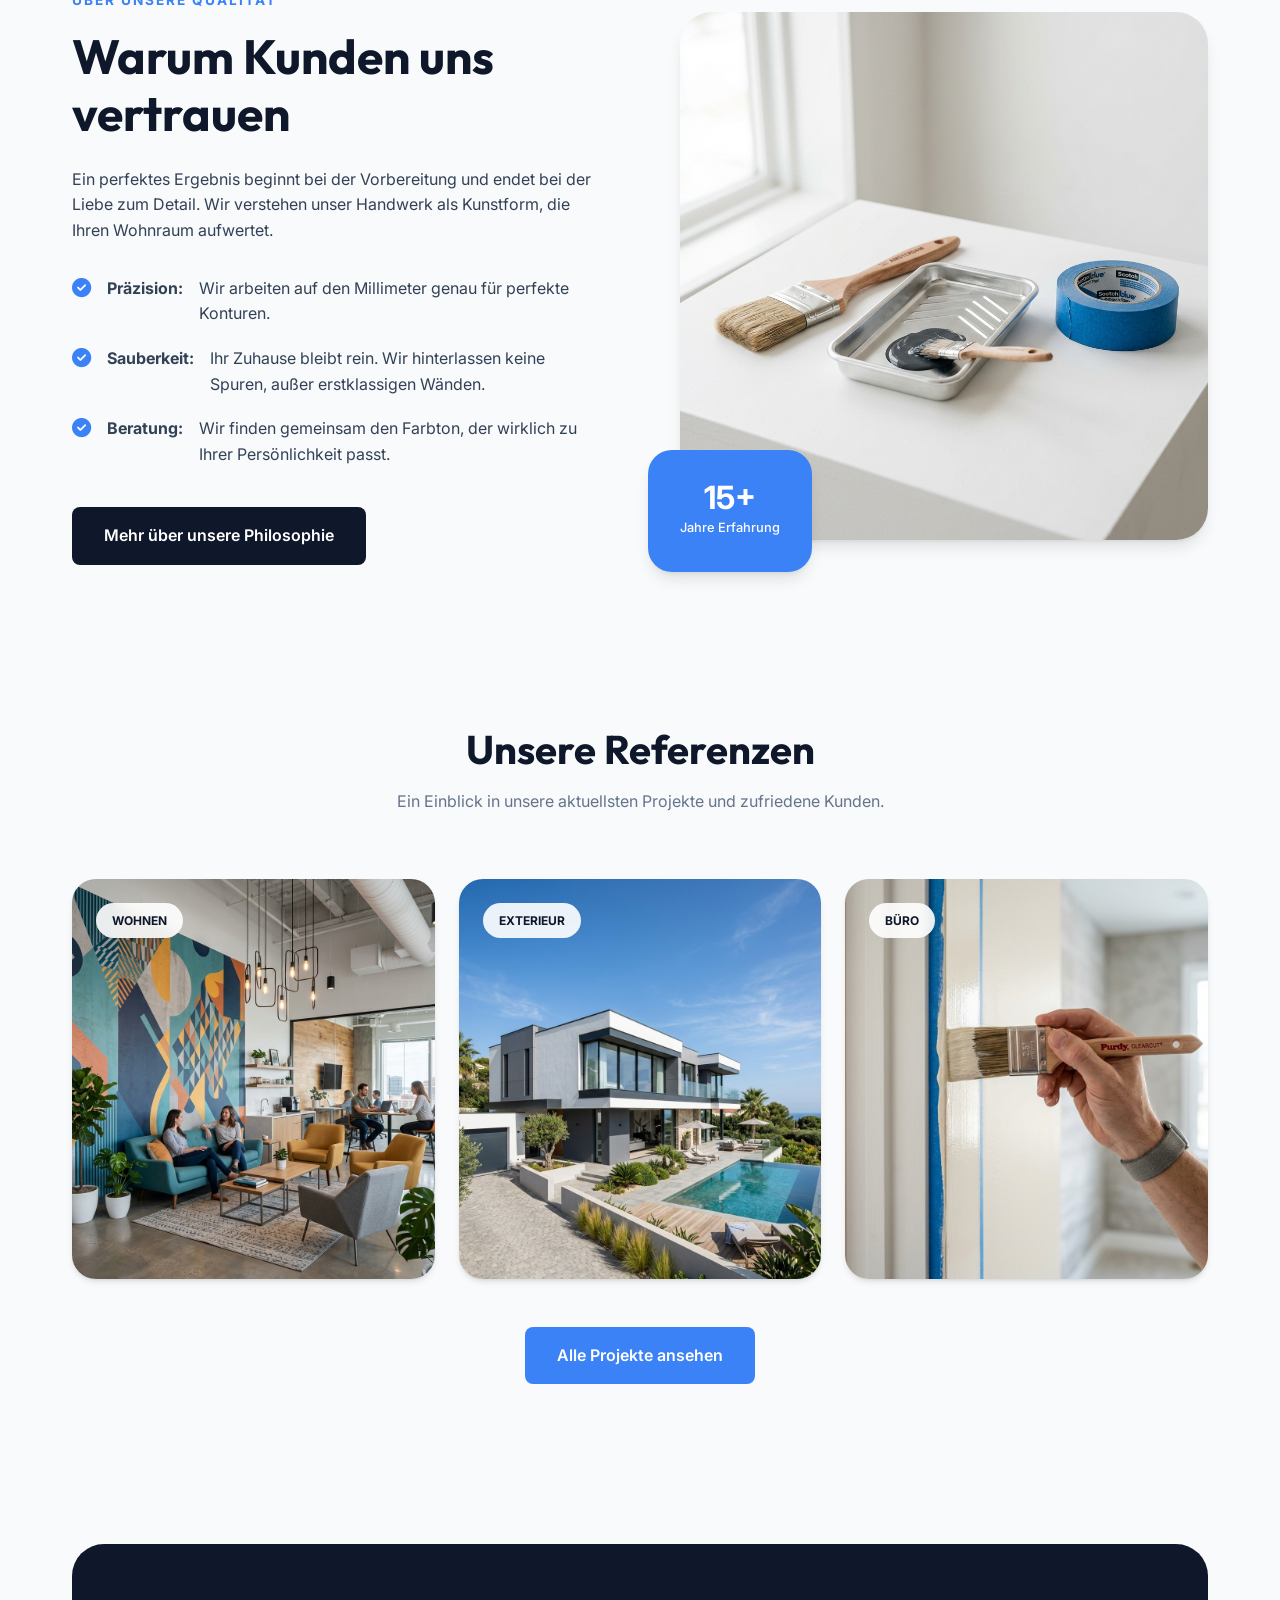
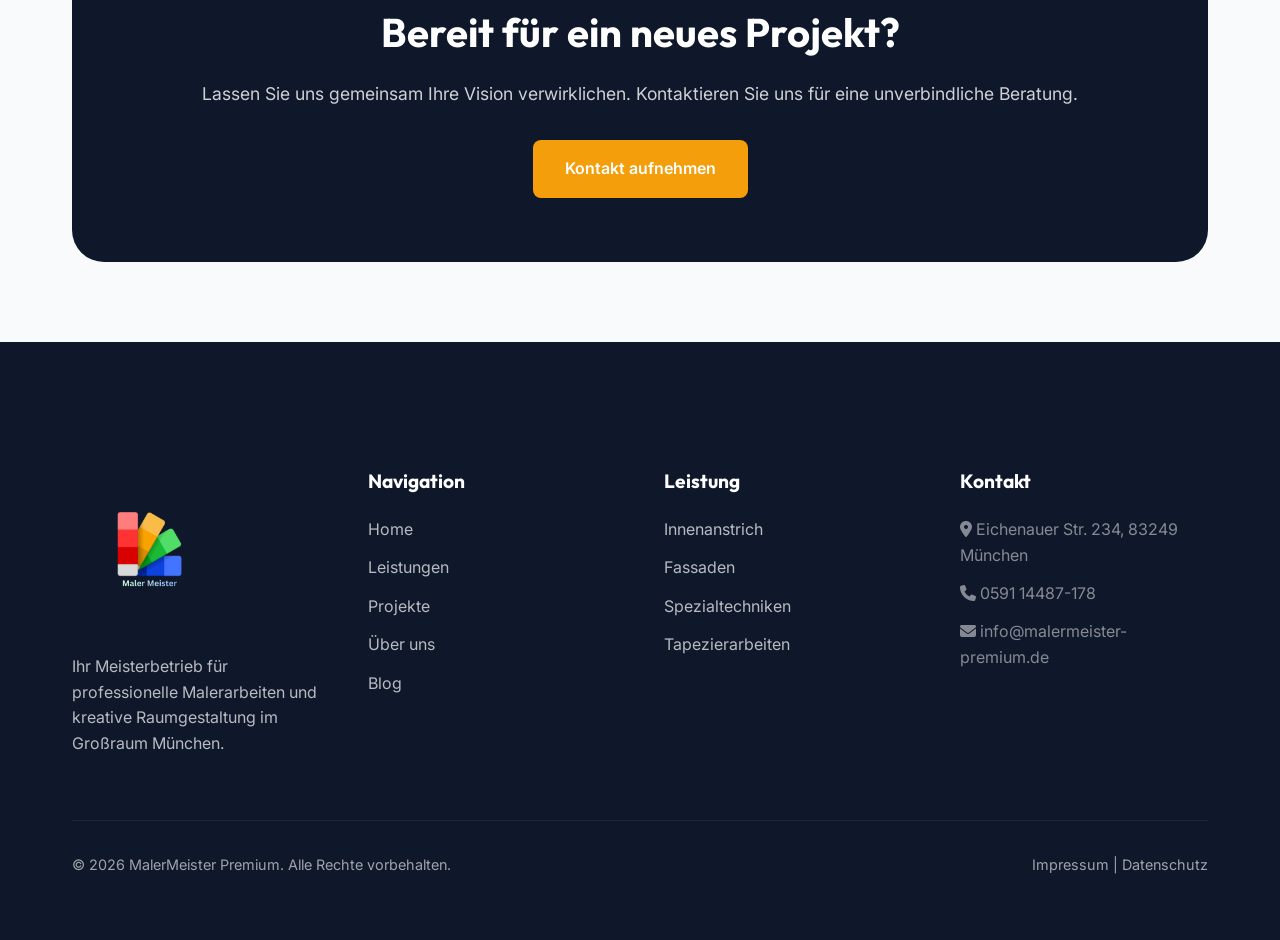
==== commit 05f100cc: "Update: New custom logo implemented, enlarged, and phone number updated" ====
--- a/index.html
+++ b/index.html
@@ -17,7 +17,7 @@
     <header>
         <div class="container">
             <nav>
-                <a href="index.html" class="logo"><img src="assets/logo.png" alt="MalerMeister"></a>
+                <a href="index.html" class="logo"><img src="assets/logo_custom.png" alt="MalerMeister Premium Logo"></a>
                 <ul class="nav-links">
                     <li><a href="index.html" class="active">Home</a></li>
                     <li class="has-mega">
@@ -188,7 +188,7 @@
         <div class="container">
             <div class="footer-grid">
                 <div class="footer-col">
-                    <a href="index.html" class="logo" style="margin-bottom: 1.5rem;"><img src="assets/logo.png" alt="MalerMeister"></a>
+                    <a href="index.html" class="logo" style="margin-bottom: 1.5rem;"><img src="assets/logo_footer.png" alt="MalerMeister Premium Logo"></a>
                     <p style="opacity: 0.7;">Ihr Meisterbetrieb für professionelle Malerarbeiten und kreative Raumgestaltung im Großraum München.</p>
                 </div>
                 <div class="footer-col">
@@ -214,7 +214,7 @@
                     <h4>Kontakt</h4>
                     <ul style="opacity: 0.7;">
                         <li><i class="fas fa-map-marker-alt"></i> Eichenauer Str. 234, 83249 München</li>
-                        <li><i class="fas fa-phone"></i> 089 123 456 78</li>
+                        <li><i class="fas fa-phone"></i> 0591 14487-178</li>
                         <li><i class="fas fa-envelope"></i> info@malermeister-premium.de</li>
                     </ul>
                 </div>
--- a/styles.css
+++ b/styles.css
@@ -88,7 +88,7 @@
     display: flex;
     justify-content: space-between;
     align-items: center;
-    height: 80px;
+    height: 120px;
 }
 
 .logo {
@@ -97,13 +97,17 @@
 }
 
 .logo img {
-    height: 50px;
+    height: 110px;
     width: auto;
     transition: var(--transition);
 }
 
 .logo:hover img {
     transform: scale(1.05);
+}
+
+.footer-col .logo img {
+    height: 160px;
 }
 
 .logo span {
@@ -247,7 +251,7 @@
     min-height: 700px;
     display: flex;
     align-items: center;
-    padding-top: 100px; /* Offset for fixed header */
+    padding-top: 140px; /* Offset for fixed header */
     background: linear-gradient(rgba(15, 23, 42, 0.6), rgba(15, 23, 42, 0.6)), url('assets/hero.png');
     background-size: cover;
     background-position: center;
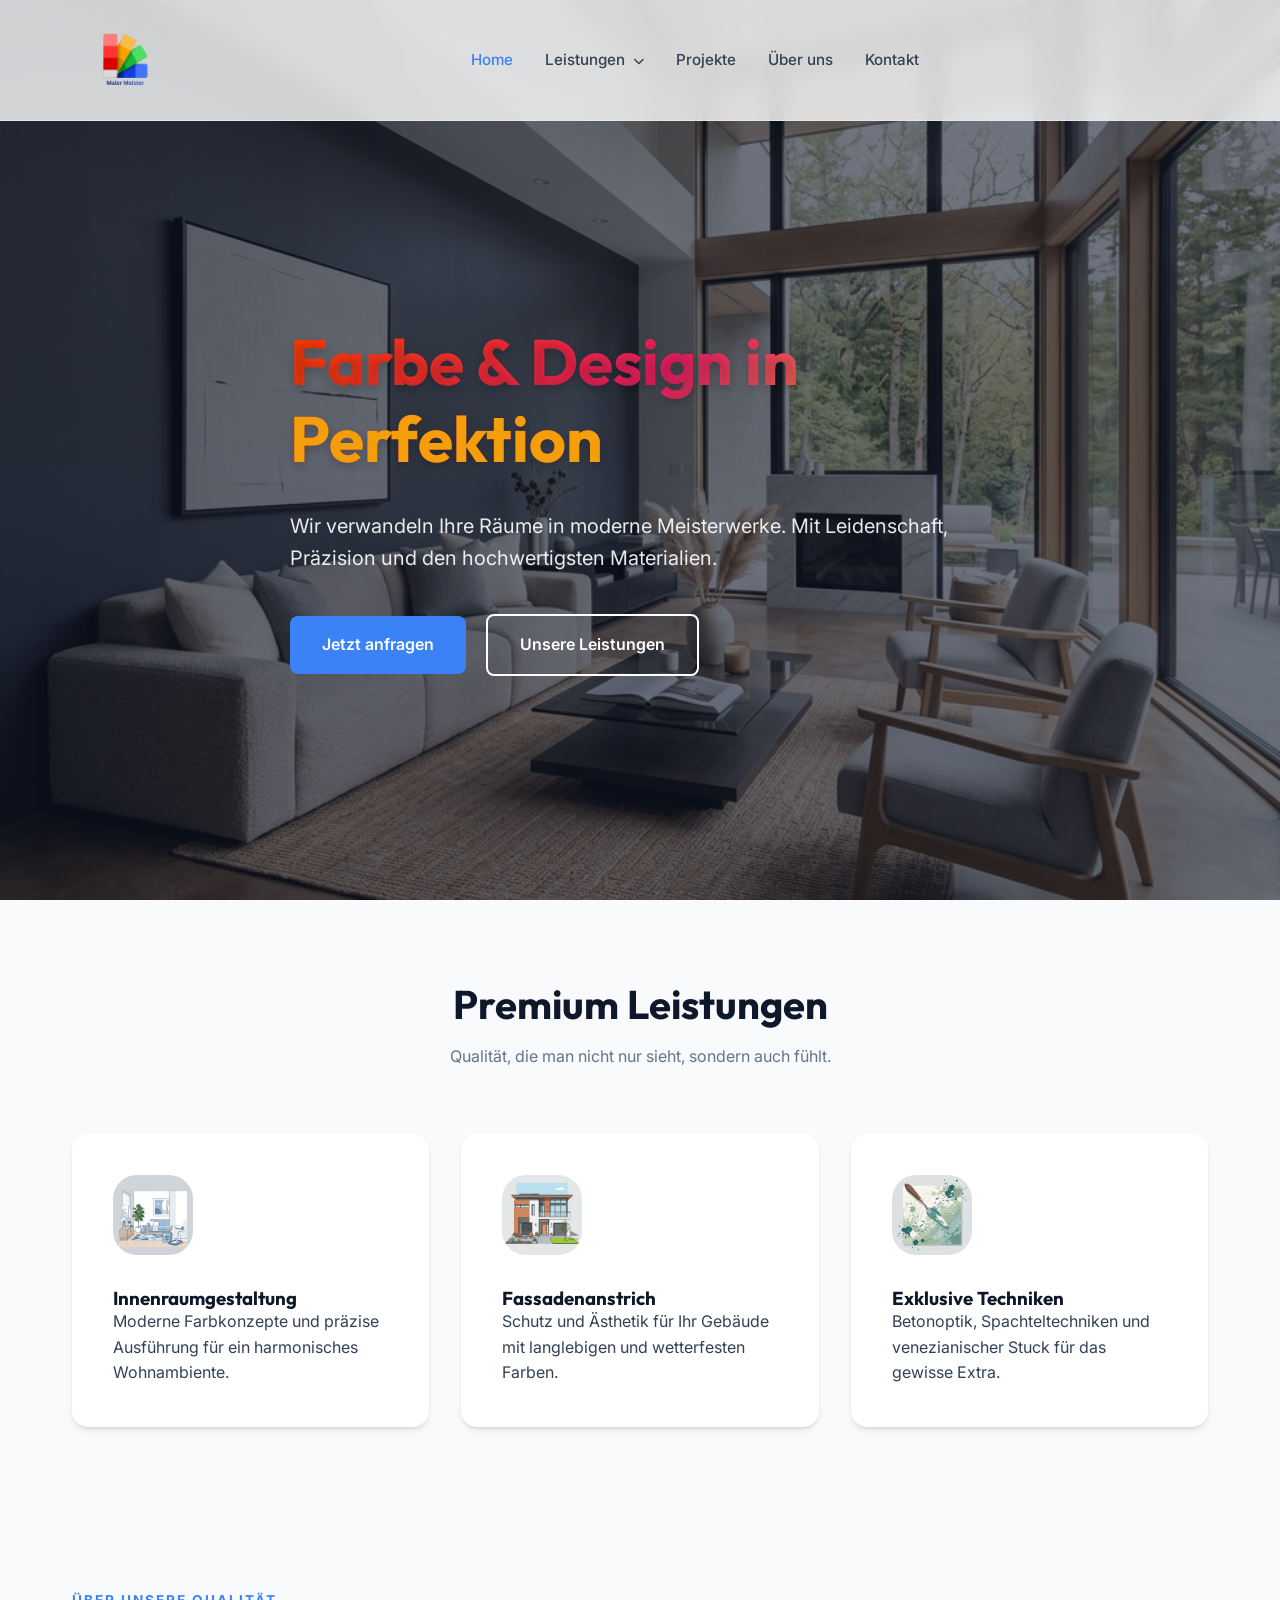
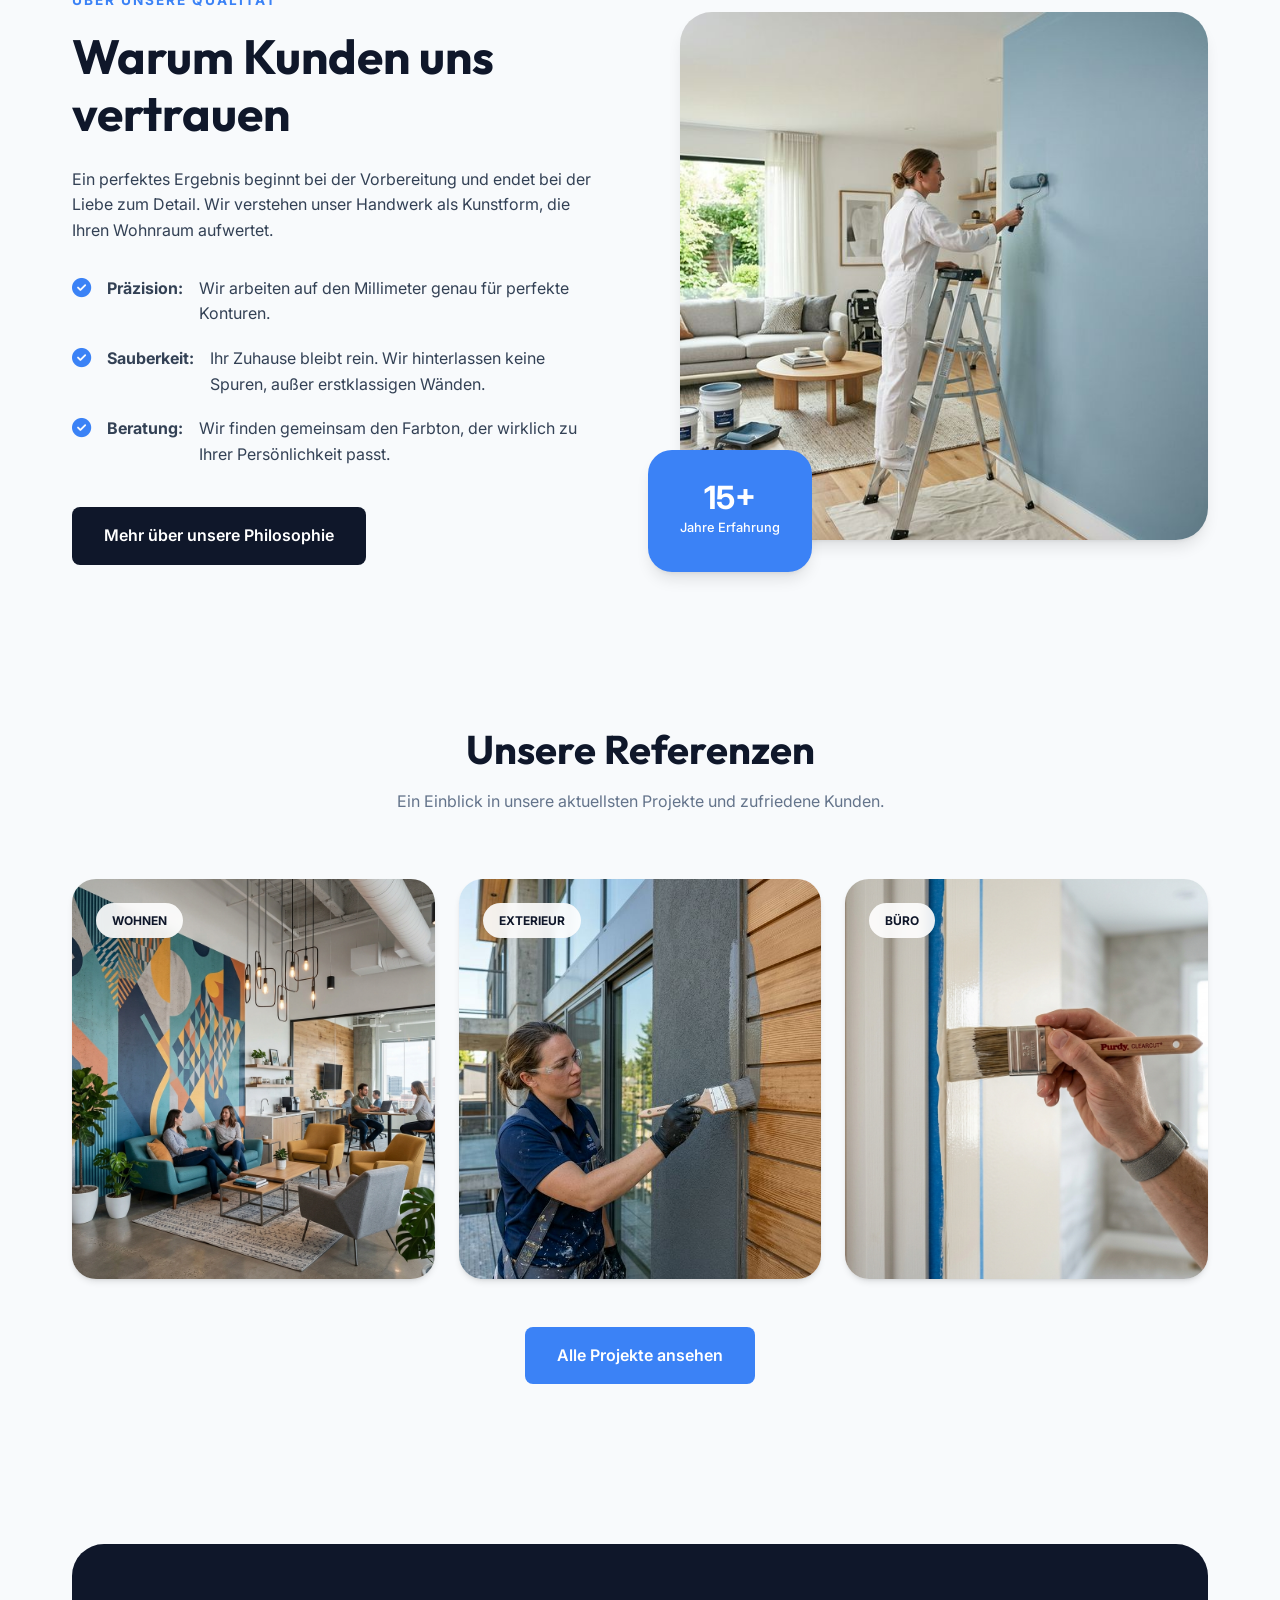
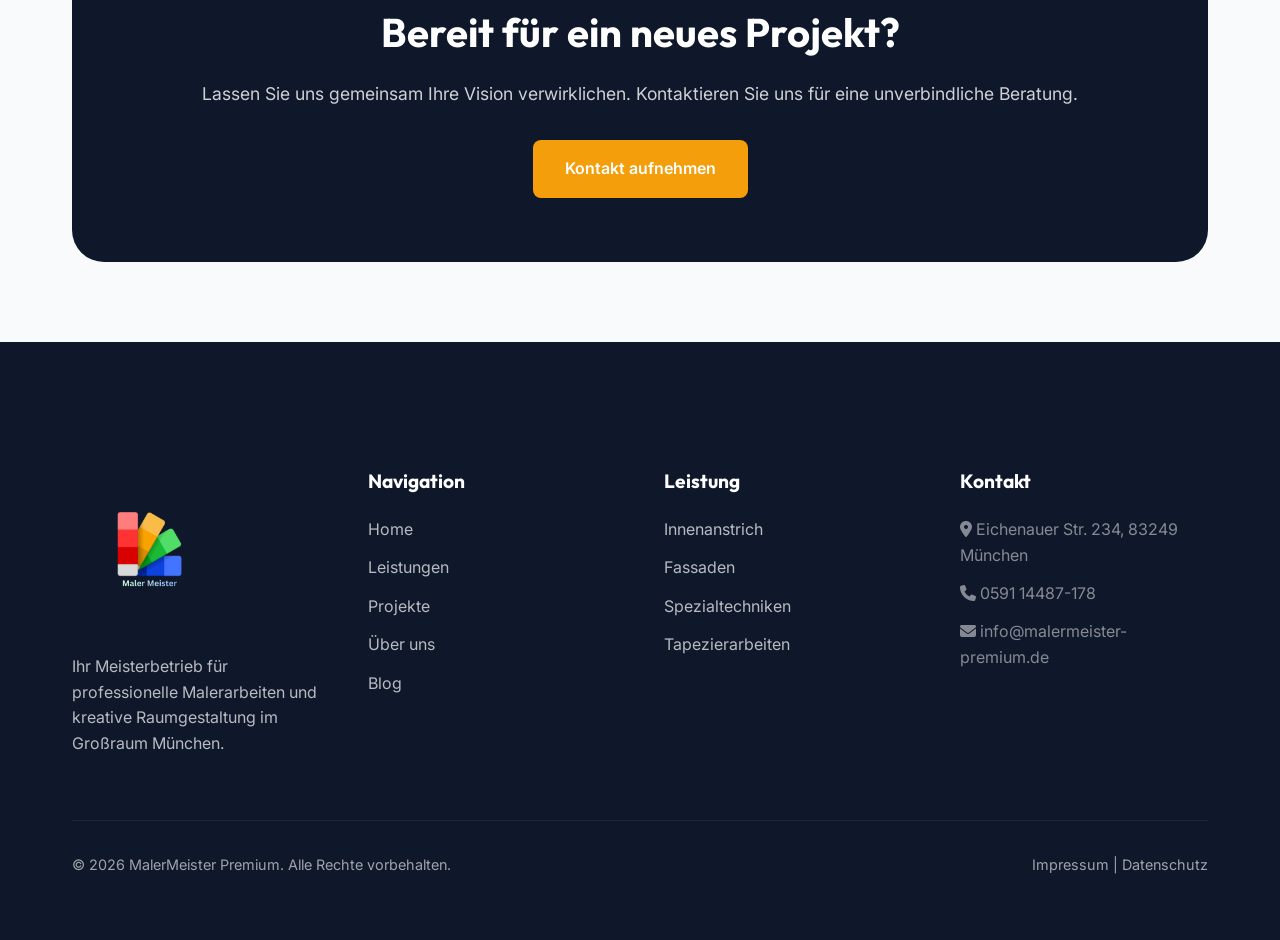
==== commit f248bbab: "Update gallery layout and fix email links across all pages" ====
--- a/index.html
+++ b/index.html
@@ -4,6 +4,7 @@
     <meta charset="UTF-8">
     <meta name="viewport" content="width=device-width, initial-scale=1.0">
     <title>MalerMeister Premium | Ihr Partner für moderne Raumgestaltung</title>
+    <link rel="icon" type="image/png" href="assets/logo_custom.png">
     <meta name="description" content="Professionelle Malerarbeiten, Fassadengestaltung und exklusive Oberflächentechniken für Ihr Zuhause oder Gewerbe.">
     <link rel="stylesheet" href="styles.css">
     <link rel="stylesheet" href="https://cdnjs.cloudflare.com/ajax/libs/font-awesome/6.4.0/css/all.min.css">
@@ -215,7 +216,7 @@
                     <ul style="opacity: 0.7;">
                         <li><i class="fas fa-map-marker-alt"></i> Eichenauer Str. 234, 83249 München</li>
                         <li><i class="fas fa-phone"></i> 0591 14487-178</li>
-                        <li><i class="fas fa-envelope"></i> info@malermeister-premium.de</li>
+                        <li><i class="fas fa-envelope"></i> <a href="mailto:info@webtech-agentur.de">info@malermeister-premium.de</a></li>
                     </ul>
                 </div>
             </div>
--- a/styles.css
+++ b/styles.css
@@ -251,7 +251,7 @@
     min-height: 700px;
     display: flex;
     align-items: center;
-    padding-top: 140px; /* Offset for fixed header */
+    padding-top: 180px; /* Offset for fixed header */
     background: linear-gradient(rgba(15, 23, 42, 0.6), rgba(15, 23, 42, 0.6)), url('assets/hero.png');
     background-size: cover;
     background-position: center;
@@ -555,6 +555,16 @@
     box-shadow: var(--shadow);
     transition: all 0.5s cubic-bezier(0.4, 0, 0.2, 1);
     cursor: pointer;
+}
+
+@media (min-width: 768px) {
+    .project-item.project-wide {
+        grid-column: span 2;
+        height: 500px;
+    }
+    .project-item.project-tall {
+        height: 500px;
+    }
 }
 
 .project-badge {
@@ -714,6 +724,16 @@
     .hero h1 {
         font-size: 3rem;
     }
+    h1 {
+        font-size: 2.8rem;
+    }
+    .split-content h2, .section-title h2 {
+        font-size: 2.2rem;
+    }
+    .mega-grid {
+        grid-template-columns: repeat(2, 1fr);
+        gap: 2rem;
+    }
 }
 
 @media (max-width: 768px) {
@@ -734,6 +754,28 @@
     .nav-links.mobile-active {
         display: flex;
     }
+    .nav-links li {
+        width: 100%;
+        padding: 0.5rem 0;
+    }
+    .has-mega .mega-menu {
+        position: static;
+        box-shadow: none;
+        border: none;
+        padding: 1rem 0;
+        display: none;
+        opacity: 1;
+        visibility: visible;
+        transform: none;
+        background: var(--bg-light);
+    }
+    .has-mega:active .mega-menu, .has-mega:hover .mega-menu {
+        display: block;
+    }
+    .mega-grid {
+        grid-template-columns: 1fr;
+        gap: 1.5rem;
+    }
     @keyframes slideDown {
         from { transform: translateY(-20px); opacity: 0; }
         to { transform: translateY(0); opacity: 1; }
@@ -744,13 +786,41 @@
     .hero h1 {
         font-size: 2.5rem;
     }
+    h1 {
+        font-size: 2.2rem;
+    }
+    .split-content h2, .section-title h2 {
+        font-size: 1.8rem;
+    }
+    .btn {
+        display: block;
+        width: 100%;
+        margin-bottom: 1rem;
+        text-align: center;
+    }
+    .btn-outline {
+        margin-left: 0;
+    }
     .container {
         padding: 0 1.5rem;
+    }
+    section {
+        padding: 3rem 0;
+    }
+    .page-header {
+        padding-top: 160px !important;
+        padding-bottom: 2rem !important;
     }
     .footer-bottom {
         flex-direction: column;
         gap: 1rem;
         text-align: center;
+    }
+    .footer-grid {
+        gap: 2rem;
+    }
+    .project-item {
+        height: 300px;
     }
 }
 
